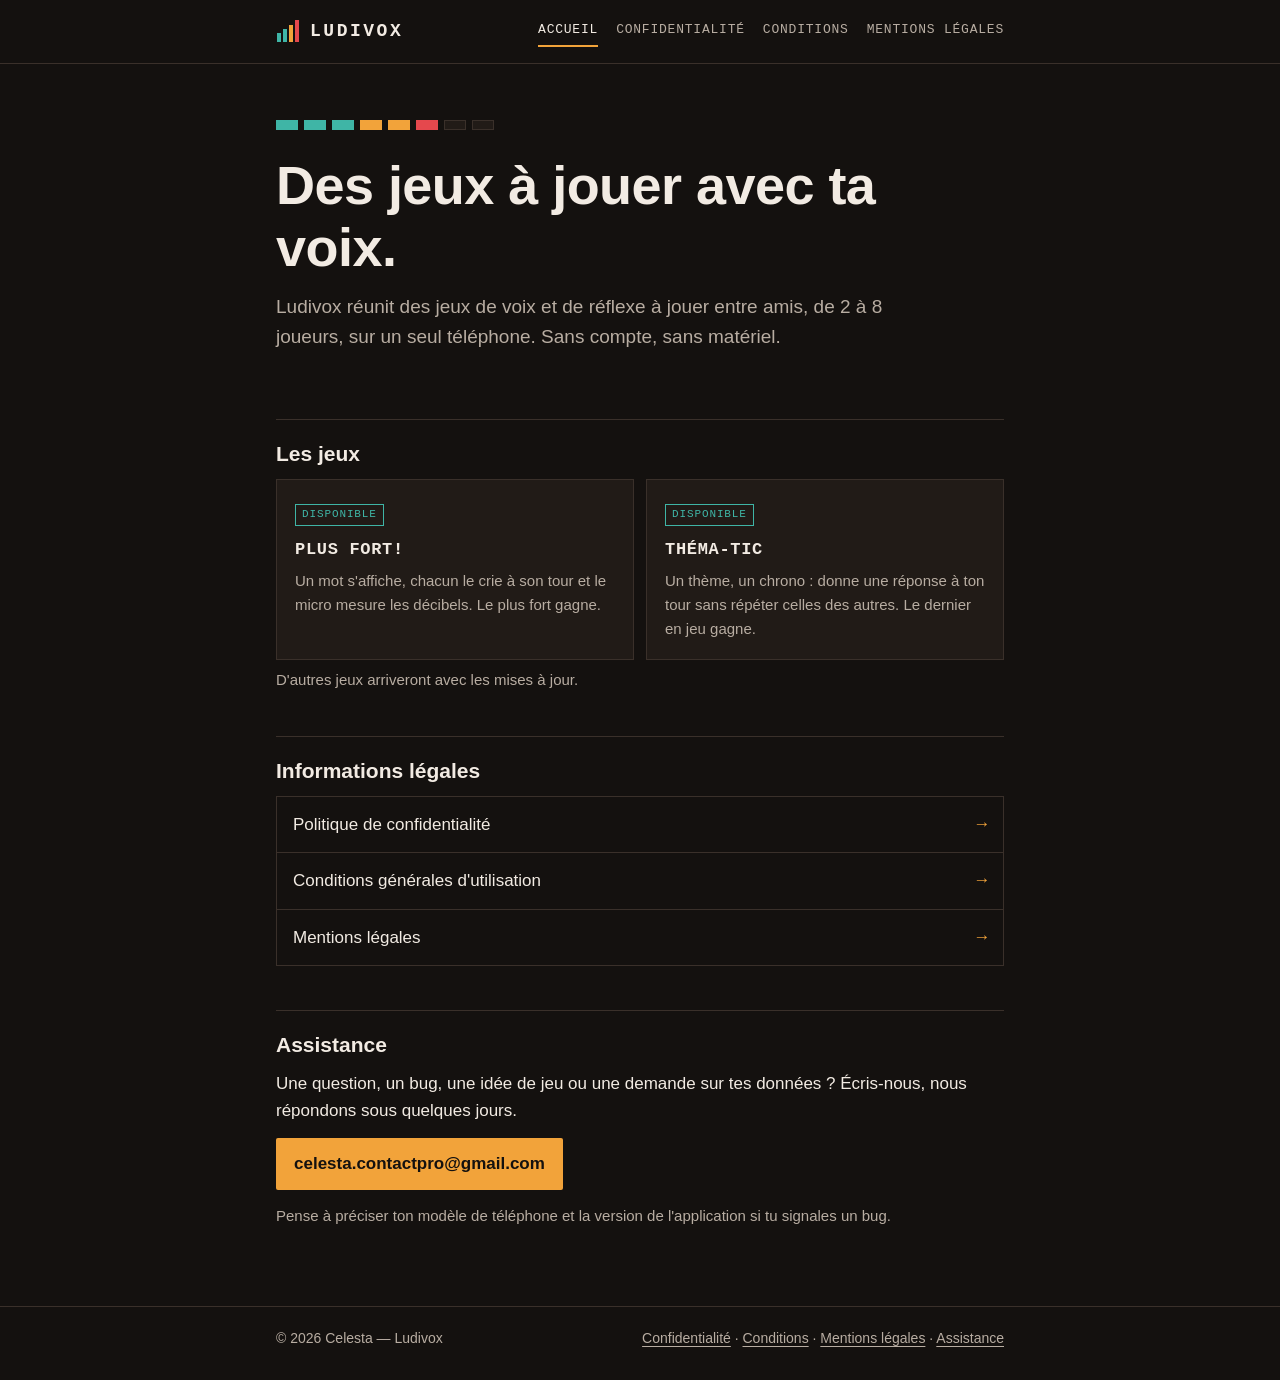
==== index.html @ 2c4bc706 "Add files via upload" ====
<!doctype html>
<html lang="fr">
<head>
<meta charset="utf-8">
<meta name="viewport" content="width=device-width, initial-scale=1">
<title>Ludivox — Jeux de voix entre amis</title>
<meta name="description" content="Ludivox : des jeux de voix et de réflexe à jouer entre amis, sur un seul téléphone.">
<meta name="theme-color" content="#14110F">
<link rel="icon" href="data:image/svg+xml,%3Csvg xmlns='http://www.w3.org/2000/svg' viewBox='0 0 32 32'%3E%3Crect width='32' height='32' fill='%2314110F'/%3E%3Crect x='5' y='18' width='4' height='8' fill='%233FB5A6'/%3E%3Crect x='11' y='13' width='4' height='13' fill='%233FB5A6'/%3E%3Crect x='17' y='9' width='4' height='17' fill='%23F2A33A'/%3E%3Crect x='23' y='5' width='4' height='21' fill='%23E5484D'/%3E%3C/svg%3E">
<link rel="stylesheet" href="style.css">
</head>
<body>
<header class="entete">
  <div class="entete-inner">
    <a class="logo" href="index.html" aria-label="Ludivox, accueil">
      <svg width="24" height="24" viewBox="0 0 24 24" aria-hidden="true"><rect x="1" y="14" width="4" height="9" fill="#3FB5A6"/><rect x="7" y="10" width="4" height="13" fill="#3FB5A6"/><rect x="13" y="6" width="4" height="17" fill="#F2A33A"/><rect x="19" y="1" width="4" height="22" fill="#E5484D"/></svg>
      LUDIVOX
    </a>
    <nav class="nav" aria-label="Pages">
      <a href="index.html" aria-current="page">Accueil</a>
      <a href="confidentialite.html">Confidentialité</a>
      <a href="conditions.html">Conditions</a>
      <a href="mentions-legales.html">Mentions légales</a>
    </nav>
  </div>
</header>

<main>
  <section class="hero">
    <div class="jauge" aria-hidden="true"><span></span><span></span><span></span><span></span><span></span><span></span><span></span><span></span></div>
    <h1>Des jeux à jouer avec ta voix.</h1>
    <p>Ludivox réunit des jeux de voix et de réflexe à jouer entre amis, de 2 à 8 joueurs, sur un seul téléphone. Sans compte, sans matériel.</p>
  </section>

  <h2>Les jeux</h2>
  <div class="jeux">
    <article class="jeu">
      <span class="badge">Disponible</span>
      <h3>PLUS FORT!</h3>
      <p>Un mot s'affiche, chacun le crie à son tour et le micro mesure les décibels. Le plus fort gagne.</p>
    </article>
    <article class="jeu">
      <span class="badge">Disponible</span>
      <h3>THÉMA-TIC</h3>
      <p>Un thème, un chrono : donne une réponse à ton tour sans répéter celles des autres. Le dernier en jeu gagne.</p>
    </article>
  </div>
  <p class="note">D'autres jeux arriveront avec les mises à jour.</p>

  <h2>Informations légales</h2>
  <ul class="liens-docs">
    <li><a href="confidentialite.html"><span>Politique de confidentialité</span><span>→</span></a></li>
    <li><a href="conditions.html"><span>Conditions générales d'utilisation</span><span>→</span></a></li>
    <li><a href="mentions-legales.html"><span>Mentions légales</span><span>→</span></a></li>
  </ul>

  <h2 id="assistance">Assistance</h2>
  <p>Une question, un bug, une idée de jeu ou une demande sur tes données ? Écris-nous, nous répondons sous quelques jours.</p>
  <p><a class="bouton" href="mailto:celesta.contactpro@gmail.com">celesta.contactpro@gmail.com</a></p>
  <p class="note">Pense à préciser ton modèle de téléphone et la version de l'application si tu signales un bug.</p>
</main>

<footer class="pied">
  <div class="pied-inner">
    <span>© 2026 Celesta — Ludivox</span>
    <span><a href="confidentialite.html">Confidentialité</a> · <a href="conditions.html">Conditions</a> · <a href="mentions-legales.html">Mentions légales</a> · <a href="index.html#assistance">Assistance</a></span>
  </div>
</footer>
</body>
</html>
---- style.css ----
/* Ludivox — palette « Console sombre » (mêmes couleurs que constants/colors.ts) */
:root {
  --fond: #14110F;
  --surface: #211B17;
  --bordure: #3A302A;
  --texte: #F2EBE3;
  --texte-2: #B8ADA2;
  --ambre: #F2A33A;
  --sarcelle: #3FB5A6;
  --alerte: #E5484D;
  --mono: ui-monospace, "SF Mono", "Cascadia Mono", "Roboto Mono", Menlo, Consolas, monospace;
  --sans: -apple-system, BlinkMacSystemFont, "Segoe UI", Roboto, "Helvetica Neue", Arial, sans-serif;
}

* { box-sizing: border-box; }

html { -webkit-text-size-adjust: 100%; }

body {
  margin: 0;
  background: var(--fond);
  color: var(--texte);
  font-family: var(--sans);
  font-size: 17px;
  line-height: 1.6;
}

a { color: var(--ambre); text-underline-offset: 3px; }
a:hover { color: var(--texte); }
a:focus-visible { outline: 2px solid var(--sarcelle); outline-offset: 2px; }

/* En-tête */
.entete {
  border-bottom: 1px solid var(--bordure);
  background: var(--fond);
}
.entete-inner {
  max-width: 760px;
  margin: 0 auto;
  padding: 16px;
  display: flex;
  flex-wrap: wrap;
  align-items: center;
  justify-content: space-between;
  gap: 12px 24px;
}
.logo {
  display: flex;
  align-items: center;
  gap: 10px;
  color: var(--texte);
  text-decoration: none;
  font-family: var(--mono);
  font-weight: 700;
  font-size: 18px;
  letter-spacing: 0.14em;
}
.logo svg { display: block; }
.nav {
  display: flex;
  flex-wrap: wrap;
  gap: 4px 18px;
  font-family: var(--mono);
  font-size: 13px;
  text-transform: uppercase;
  letter-spacing: 0.06em;
}
.nav a { color: var(--texte-2); text-decoration: none; padding: 4px 0; border-bottom: 2px solid transparent; }
.nav a:hover { color: var(--texte); }
.nav a[aria-current="page"] { color: var(--texte); border-bottom-color: var(--ambre); }

/* Contenu */
main {
  max-width: 760px;
  margin: 0 auto;
  padding: 40px 16px 64px;
}
.etiquette {
  font-family: var(--mono);
  font-size: 12px;
  text-transform: uppercase;
  letter-spacing: 0.12em;
  color: var(--sarcelle);
  margin: 0 0 8px;
}
h1 {
  font-size: clamp(28px, 6vw, 38px);
  line-height: 1.15;
  margin: 0 0 12px;
  letter-spacing: -0.01em;
}
h2 {
  font-size: 21px;
  line-height: 1.3;
  margin: 44px 0 12px;
  padding-top: 20px;
  border-top: 1px solid var(--bordure);
}
h3 { font-size: 17px; margin: 24px 0 8px; }
p, ul { margin: 0 0 14px; }
ul { padding-left: 22px; }
li { margin-bottom: 6px; }
.maj {
  font-family: var(--mono);
  font-size: 13px;
  color: var(--texte-2);
  margin-bottom: 28px;
}
.chapeau {
  font-size: 19px;
  color: var(--texte);
  background: var(--surface);
  border: 1px solid var(--bordure);
  border-left: 3px solid var(--sarcelle);
  padding: 16px 18px;
  margin: 0 0 8px;
}
.note { color: var(--texte-2); font-size: 15px; }

/* Tableaux */
.tableau { overflow-x: auto; margin: 0 0 18px; border: 1px solid var(--bordure); }
table { width: 100%; border-collapse: collapse; font-size: 15px; }
th, td { text-align: left; vertical-align: top; padding: 10px 12px; border-bottom: 1px solid var(--bordure); }
tr:last-child td { border-bottom: 0; }
th {
  background: var(--surface);
  font-family: var(--mono);
  font-size: 12px;
  font-weight: 600;
  text-transform: uppercase;
  letter-spacing: 0.06em;
  color: var(--texte-2);
}
td:first-child { font-weight: 600; }

/* Emplacements à compléter : bien visibles pour ne pas en oublier */
.a-completer {
  background: transparent;
  color: var(--ambre);
  border: 1px dashed var(--ambre);
  padding: 0 4px;
  font-family: var(--mono);
  font-size: 0.88em;
}

/* Accueil */
.hero { padding: 16px 0 8px; }
.hero h1 { font-size: clamp(34px, 9vw, 54px); margin-bottom: 14px; }
.hero p { font-size: 19px; color: var(--texte-2); max-width: 34em; }
.jauge { display: flex; gap: 6px; margin: 0 0 24px; }
.jauge span { width: 22px; height: 10px; background: var(--sarcelle); }
.jauge span:nth-child(4), .jauge span:nth-child(5) { background: var(--ambre); }
.jauge span:nth-child(6) { background: var(--alerte); }
.jauge span:nth-child(n+7) { background: var(--surface); border: 1px solid var(--bordure); }

.jeux { display: grid; grid-template-columns: repeat(auto-fit, minmax(220px, 1fr)); gap: 12px; margin: 0 0 8px; }
.jeu {
  background: var(--surface);
  border: 1px solid var(--bordure);
  padding: 18px;
}
.jeu h3 { margin: 0 0 6px; font-family: var(--mono); letter-spacing: 0.04em; }
.jeu p { margin: 0; color: var(--texte-2); font-size: 15px; }
.badge {
  display: inline-block;
  font-family: var(--mono);
  font-size: 11px;
  text-transform: uppercase;
  letter-spacing: 0.08em;
  color: var(--sarcelle);
  border: 1px solid var(--sarcelle);
  padding: 1px 6px;
  margin-bottom: 10px;
}

.liens-docs { list-style: none; padding: 0; margin: 0 0 8px; border: 1px solid var(--bordure); }
.liens-docs li { margin: 0; border-bottom: 1px solid var(--bordure); }
.liens-docs li:last-child { border-bottom: 0; }
.liens-docs a {
  display: flex;
  justify-content: space-between;
  gap: 16px;
  padding: 14px 16px;
  color: var(--texte);
  text-decoration: none;
}
.liens-docs a:hover { background: var(--surface); }
.liens-docs a span:last-child { color: var(--ambre); font-family: var(--mono); }

.bouton {
  display: inline-block;
  background: var(--ambre);
  color: #14110F;
  font-weight: 700;
  text-decoration: none;
  padding: 12px 18px;
  border-radius: 2px;
}
.bouton:hover { color: #14110F; background: #F5B65E; }

/* Pied de page */
.pied {
  border-top: 1px solid var(--bordure);
  color: var(--texte-2);
  font-size: 14px;
}
.pied-inner {
  max-width: 760px;
  margin: 0 auto;
  padding: 20px 16px 32px;
  display: flex;
  flex-wrap: wrap;
  gap: 8px 20px;
  justify-content: space-between;
}
.pied a { color: var(--texte-2); }
.pied a:hover { color: var(--texte); }
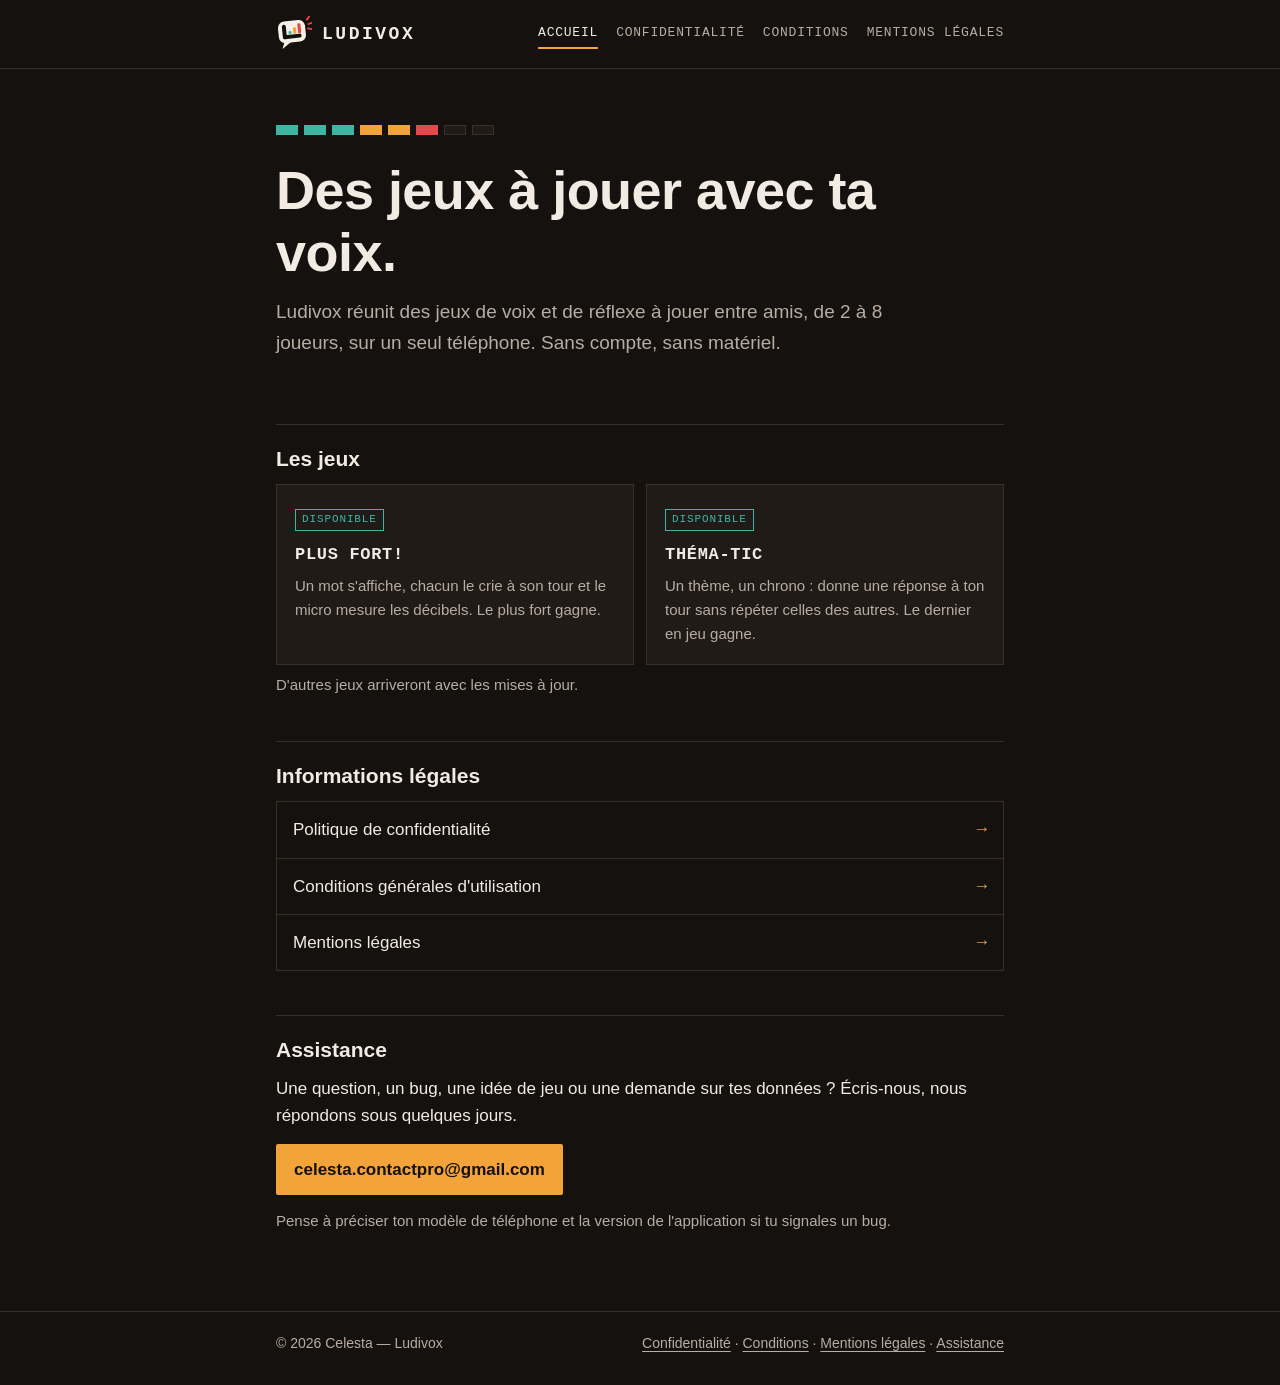
==== commit 702fa48a: "Add files via upload" ====
--- a/index.html
+++ b/index.html
@@ -6,14 +6,14 @@
 <title>Ludivox — Jeux de voix entre amis</title>
 <meta name="description" content="Ludivox : des jeux de voix et de réflexe à jouer entre amis, sur un seul téléphone.">
 <meta name="theme-color" content="#14110F">
-<link rel="icon" href="data:image/svg+xml,%3Csvg xmlns='http://www.w3.org/2000/svg' viewBox='0 0 32 32'%3E%3Crect width='32' height='32' fill='%2314110F'/%3E%3Crect x='5' y='18' width='4' height='8' fill='%233FB5A6'/%3E%3Crect x='11' y='13' width='4' height='13' fill='%233FB5A6'/%3E%3Crect x='17' y='9' width='4' height='17' fill='%23F2A33A'/%3E%3Crect x='23' y='5' width='4' height='21' fill='%23E5484D'/%3E%3C/svg%3E">
+<link rel="icon" href="data:image/svg+xml,%3Csvg xmlns='http://www.w3.org/2000/svg' viewBox='0 0 100 100' xmlns:c2pa='http://c2pa.org/manifest'%3E%3Crect width='100' height='100' rx='22' fill='%2314110F'/%3E%3Cg transform='translate%280 0%29 scale%281%29'%3E%3Cg transform='rotate%28-6 46 46%29'%3E%3Crect x='12' y='18' width='68' height='54' rx='16' fill='%23F5F1E8'/%3E%3Cpath d='M26 66L18 86L42 70Z' fill='%23F5F1E8'/%3E%3Crect x='22' y='26' width='10' height='36' rx='5' fill='%2314110F'/%3E%3Crect x='22' y='52' width='47' height='10' rx='5' fill='%2314110F'/%3E%3Crect x='37' y='43' width='8' height='8' rx='3' fill='%233FB5A6'/%3E%3Crect x='49' y='35' width='8' height='16' rx='3' fill='%23F2A33A'/%3E%3Crect x='61' y='26' width='8' height='25' rx='3' fill='%23E5484D'/%3E%3C/g%3E%3Cg stroke='%23E5484D' stroke-width='4.5' stroke-linecap='round'%3E%3Cpath d='M83 15L89 7'/%3E%3Cpath d='M87 26L96 23'/%3E%3Cpath d='M86 37L95 39'/%3E%3C/g%3E%3C/g%3E%3Cmetadata%3E%3Cc2pa:manifest%[base64]/E56c26L%[base64]/nnnkTV7BMAAACAY2JvcqVjYWxnZnNoYTI1NmNwYWRMAAAAAAAAAAAAAAAAZGhhc2hYIH1YFM/[base64]/VNMEPigTV%2BOxK5lZuLEuYDY/qfaJjdXJseCpzZWxmI2p1bWJmPWMycGEuYXNzZXJ0aW9ucy9jMnBhLmFjdGlvbnMudjJkaGFzaFggrh3mqfGd%2BHvAK59qi/Jl0mCZpmLbsu8dHwERfrja3v6iY3VybHgpc2VsZiNqdW1iZj1jMnBhLmFzc2VydGlvbnMvYzJwYS5oYXNoLmRhdGFkaGFzaFggx1a/0estafYiyC653qedAAQDBS1Te3KYcEVMlrMYtlJ0Y2xhaW1fZ2VuZXJhdG9yX2luZm%[base64]/[base64]/3cyjxFA3Qo5S46fX0/ihY0VZ7mfb9KF703t5OjWDBWMA4GA1UdDwEB/wQEAwIHgDAVBgNVHSUEDjAMBgorBgEEAYPoXgIBMAwGA1UdEwEB/wQCMAAwHwYDVR0jBBgwFoAUzlHiBIFOZFsj%2BOPEz5o%2BnMHXXMIwCgYIKoZIzj0EAwMDZwAwZAIwMXMdFJ4BetLLVY7ORuE9noqbbAZOZn/aArXyTwFAZfKrPzxF2vPoJNf1%2BUCdg1XGAjBwX1zd9WGqYkqmL5SFqw1QySjr1zJfpJM9%2B1rdDwSPLMOPOjKuiXjoU/[base64]/7WBkyRBW5ESFrz2sEHAHBfBCM3FYg=%3C/c2pa:manifest%3E%3C/metadata%3E%3C/svg%3E">
 <link rel="stylesheet" href="style.css">
 </head>
 <body>
 <header class="entete">
   <div class="entete-inner">
     <a class="logo" href="index.html" aria-label="Ludivox, accueil">
-      <svg width="24" height="24" viewBox="0 0 24 24" aria-hidden="true"><rect x="1" y="14" width="4" height="9" fill="#3FB5A6"/><rect x="7" y="10" width="4" height="13" fill="#3FB5A6"/><rect x="13" y="6" width="4" height="17" fill="#F2A33A"/><rect x="19" y="1" width="4" height="22" fill="#E5484D"/></svg>
+      <svg width="36" height="36" viewBox="6 6 90 90" aria-hidden="true"><rect width="100" height="100" rx="22" fill="#14110F"/><g transform="translate(0 0) scale(1)"><g transform="rotate(-6 46 46)"><rect x="12" y="18" width="68" height="54" rx="16" fill="#F5F1E8"/><path d="M26 66L18 86L42 70Z" fill="#F5F1E8"/><rect x="22" y="26" width="10" height="36" rx="5" fill="#14110F"/><rect x="22" y="52" width="47" height="10" rx="5" fill="#14110F"/><rect x="37" y="43" width="8" height="8" rx="3" fill="#3FB5A6"/><rect x="49" y="35" width="8" height="16" rx="3" fill="#F2A33A"/><rect x="61" y="26" width="8" height="25" rx="3" fill="#E5484D"/></g><g stroke="#E5484D" stroke-width="4.5" stroke-linecap="round"><path d="M83 15L89 7"/><path d="M87 26L96 23"/><path d="M86 37L95 39"/></g></g><metadata><c2pa:manifest>[base64]/[base64]/nnnkTV7BMAAACAY2JvcqVjYWxnZnNoYTI1NmNwYWRMAAAAAAAAAAAAAAAAZGhhc2hYIH1YFM/[base64]/VNMEPigTV+OxK5lZuLEuYDY/qfaJjdXJseCpzZWxmI2p1bWJmPWMycGEuYXNzZXJ0aW9ucy9jMnBhLmFjdGlvbnMudjJkaGFzaFggrh3mqfGd+HvAK59qi/Jl0mCZpmLbsu8dHwERfrja3v6iY3VybHgpc2VsZiNqdW1iZj1jMnBhLmFzc2VydGlvbnMvYzJwYS5oYXNoLmRhdGFkaGFzaFggx1a/[base64]/[base64]/3cyjxFA3Qo5S46fX0/ihY0VZ7mfb9KF703t5OjWDBWMA4GA1UdDwEB/wQEAwIHgDAVBgNVHSUEDjAMBgorBgEEAYPoXgIBMAwGA1UdEwEB/wQCMAAwHwYDVR0jBBgwFoAUzlHiBIFOZFsj+OPEz5o+nMHXXMIwCgYIKoZIzj0EAwMDZwAwZAIwMXMdFJ4BetLLVY7ORuE9noqbbAZOZn/aArXyTwFAZfKrPzxF2vPoJNf1+UCdg1XGAjBwX1zd9WGqYkqmL5SFqw1QySjr1zJfpJM9+1rdDwSPLMOPOjKuiXjoU/[base64]/7WBkyRBW5ESFrz2sEHAHBfBCM3FYg=</c2pa:manifest></metadata></svg>
       LUDIVOX
     </a>
     <nav class="nav" aria-label="Pages">
